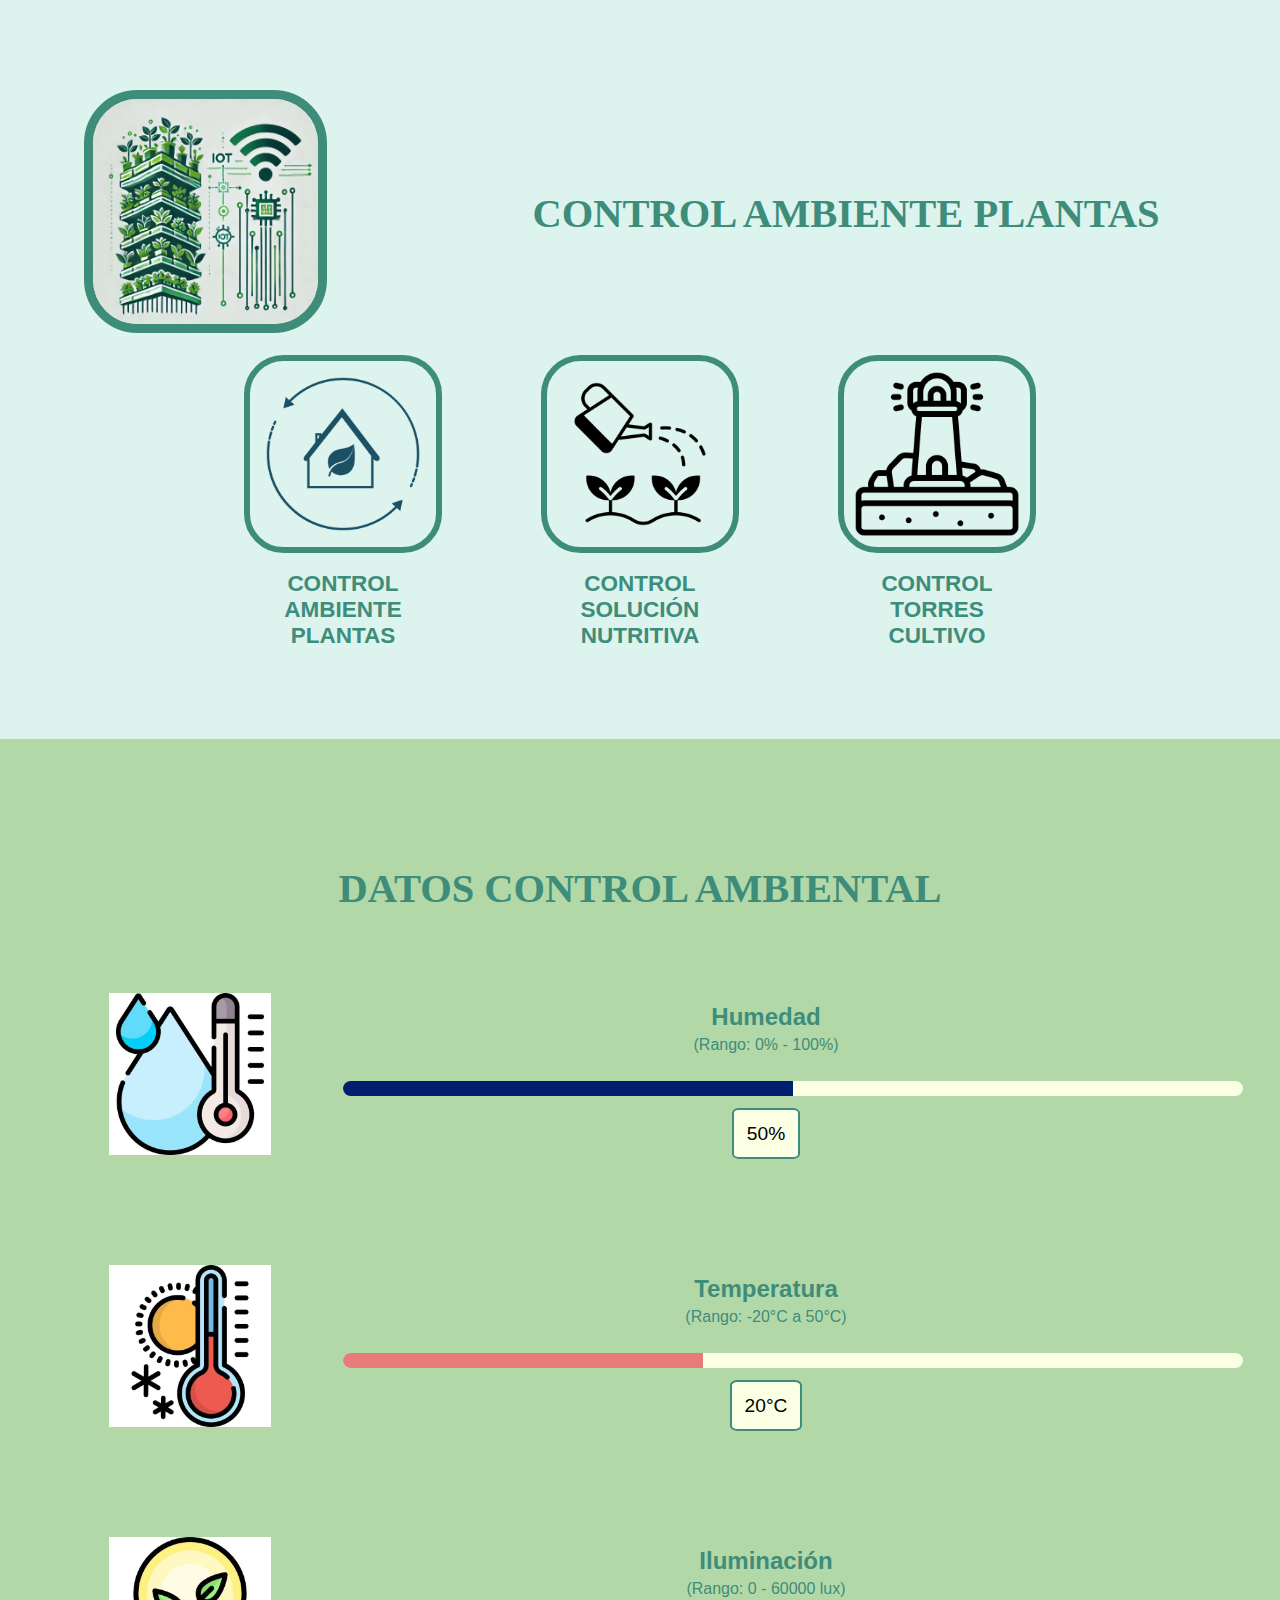
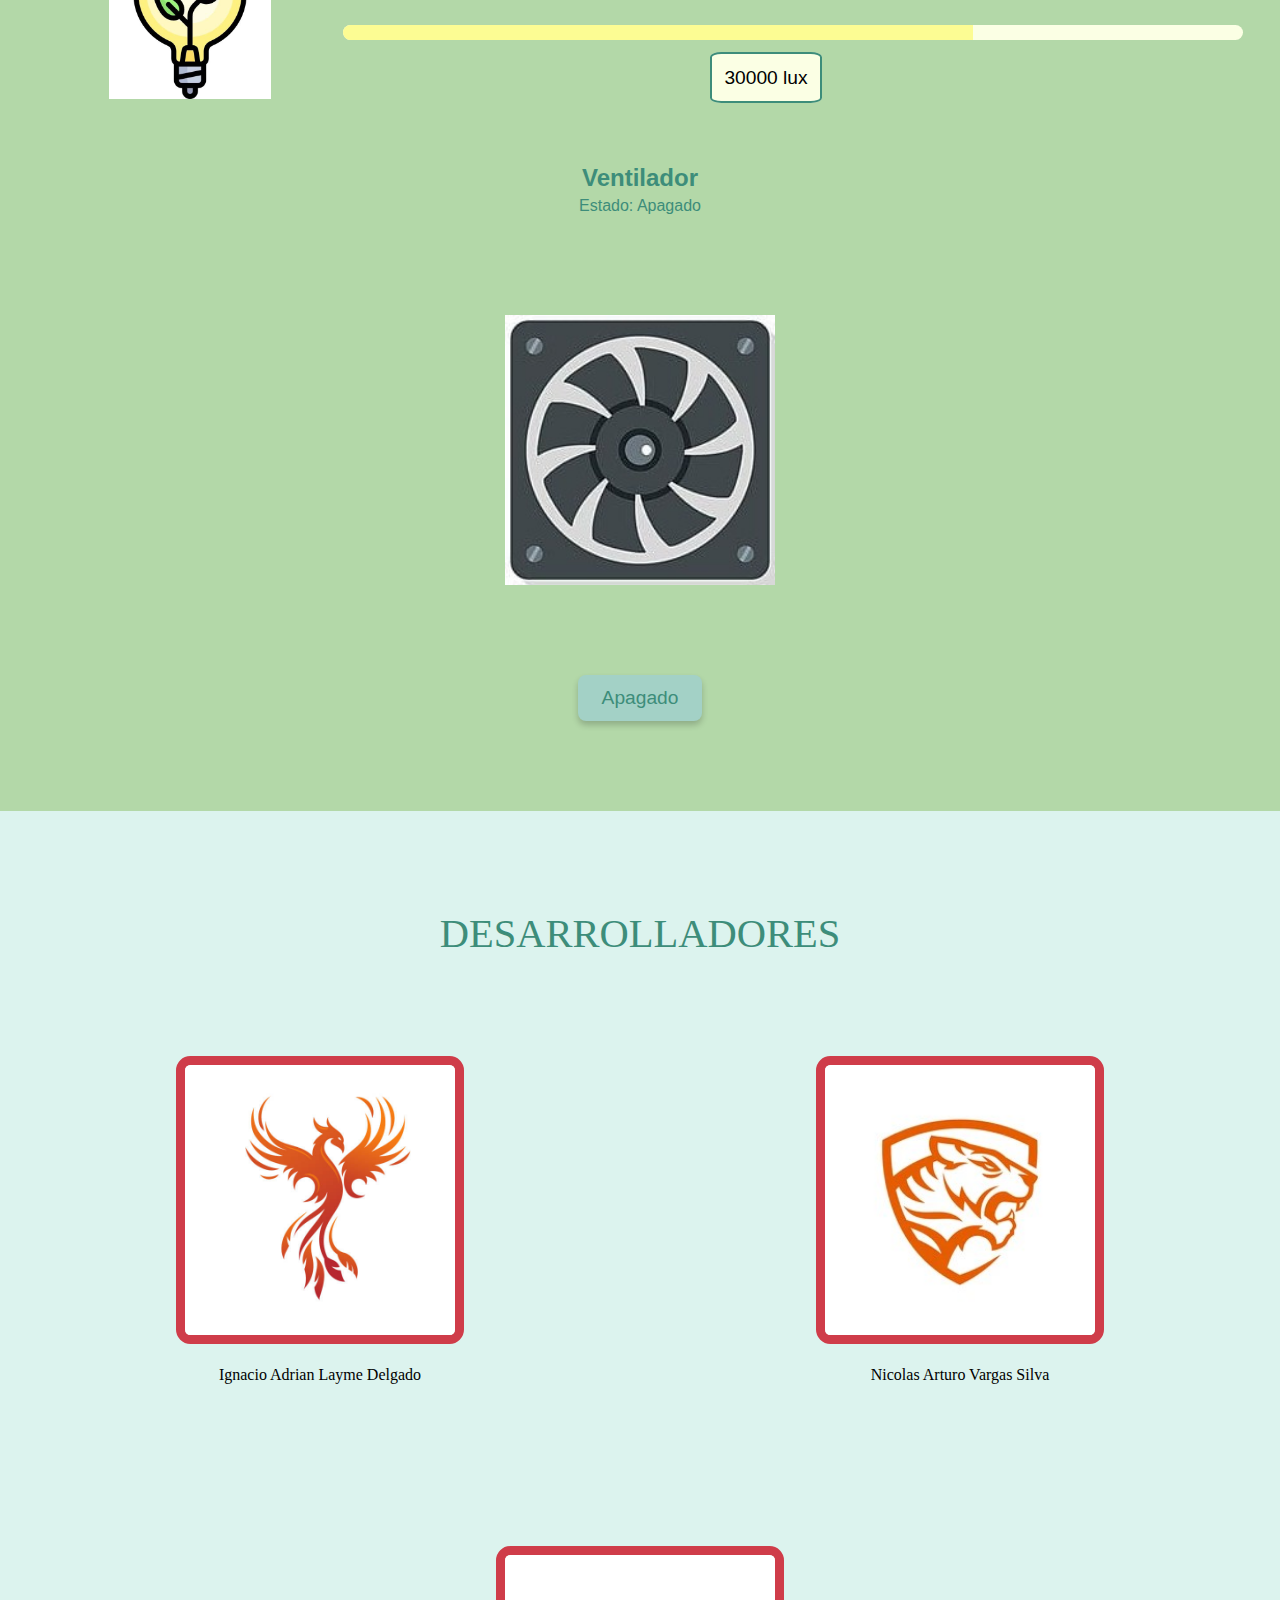
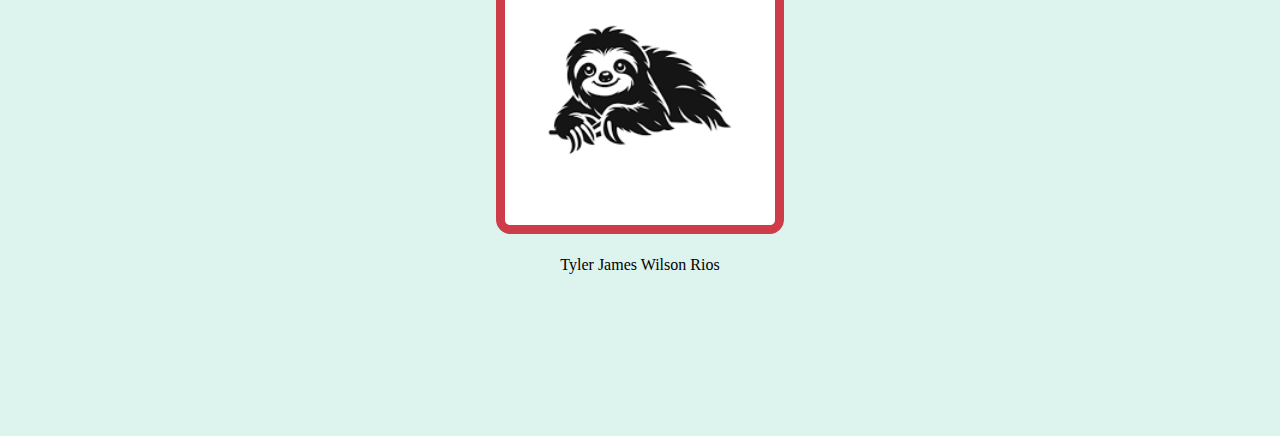
==== Control_Ambiente.html @ a0ca9ff0 "Edicion1" ====
<!DOCTYPE html>
<html lang="en">
<head>
    <meta charset="UTF-8">
    <meta name="viewport" content="width=device-width, initial-scale=1.0">
    <title>Agricultura Vertical de Hortalizas con IOT</title>
    <link rel="stylesheet" href="css/styles.css">
    <link rel="stylesheet" href="css/responsive.css">
    <link rel="stylesheet" href="css/Control_Ambiente.css">
</head>
<body class="body">
    <header class="header">
        <a href="index.html">
            <img class="header__logo" src="img/logo.webp" alt="Logo">
        </a>
        <a href="Control_Ambiente.html">
            <h1 class="header__titulo" >CONTROL AMBIENTE PLANTAS</h1>
        </a>
        <nav class="header__menu">
            <ul class="header__menu__lista">
                <li class="header__menu__lista__item">
                    <a class="header__menu__lista__item__a" href="Control_Ambiente.html">
                        <img class="header__img__link" src="img/OP1.png" alt="Control del Ambiente">
                        <span class="header__menu__lista__item__texto">Control <br> Ambiente <br> Plantas</span>
                    </a>
                </li>
                <li class="header__menu__lista__item">
                    <a class="header__menu__lista__item__a" href="Control_Solucion_Nutritiva.html">
                        <img class="header__img__link" src="img/OP2.png" alt="Control de Solución Nutritiva">
                        <span class="header__menu__lista__item__texto">Control <br> Solución <br> Nutritiva</span>
                    </a>
                </li>
                <li class="header__menu__lista__item">
                    <a class="header__menu__lista__item__a" href="Control_Torres_Cultivos.html">
                        <img class="header__img__link" src="img/OP33.png" alt="Control de Torres de Cultivo">
                        <span class="header__menu__lista__item__texto">Control <br> Torres <br> Cultivo</span>
                    </a>
                </li>                
            </ul>
        </nav>       
    </header>

    <main class="main">
        <h2 class="main__titulo">DATOS CONTROL AMBIENTAL</h2>
    
        <div class="sensor">
            <img src="img/humedad.jpeg" alt="Humedad">
            <div class="sensor__info">
                <h3 class="sensor__titulo">Humedad</h3>
                <p class="sensor__rango">(Rango: 0% - 100%)</p>
                <div class="barra">
                    <div class="progreso humedad"></div>
                </div>
                <span class="valores">50%</span>
            </div>
        </div>
    
        <div class="sensor">
            <img src="img/temperaturar.jpeg" alt="Temperatura">
            <div class="sensor__info">
                <h3 class="sensor__titulo">Temperatura</h3>
                <p class="sensor__rango">(Rango: -20°C a 50°C)</p>
                <div class="barra">
                    <div class="progreso temperatura"></div>
                </div>
                <span class="valores">20°C</span>
            </div>
        </div>
    
        <div class="sensor">
            <img src="img/luminosidad.jpeg" alt="Iluminación">
            <div class="sensor__info">
                <h3 class="sensor__titulo">Iluminación</h3>
                <p class="sensor__rango">(Rango: 0 - 60000 lux)</p>
                <div class="barra">
                    <div class="progreso iluminacion"></div>
                </div>
                <span class="valores">30000 lux</span>
            </div>
        </div>
    
        <div class="ventilador">
            <h3 class="sensor__titulo">Ventilador</h3>
            <p class="sensor__rango">Estado: <span id="fanStatus">Apagado</span></p>
            <img class="ventilador__img" src="img/ventilador.jpeg" alt="Ventilador" class="fan">
            <button id="toggleFan">Apagado</button>
        </div>
    </main>        

    <footer class="footer">
        <h3 class="footer__desarrolladores">Desarrolladores</h3>
        <div class="footer__imagenes">
            <div class="footer__imagenes__item">
                <a href="#">
                    <img class="footer__img" src="img/fenix.jpg" alt="Desarrollador 1">
                </a>
                <p class="footer__imagenes__item__texto">Ignacio Adrian Layme Delgado</p>
            </div>
            <div class="footer__imagenes__item">
                <a href="#">
                    <img class="footer__img" src="img/tigre.jpg" alt="Desarrollador 2">
                </a>
                <p class="footer__imagenes__item__texto">Nicolas Arturo Vargas Silva</p>
            </div>
            <div class="footer__imagenes__item">
                <a href="#">
                    <img class="footer__img" src="img/perezoso.png" alt="Desarrollador 3">
                </a>
                <p class="footer__imagenes__item__texto">Tyler James Wilson Rios</p>
            </div>
        </div>
    </footer>
    <script src="js/Control_Ambente.js"></script>
</body>
</html>
---- css/styles.css ----
/* Paleta de Colores */
/* link: https://www.colorhunt.co/palette/3d8d7ab3d8a8fbffe4a3d1c6 */
:root {
    --color-primario: #3D8D7A;
    --color-secundario: #B3D8A8;
    --color-fondo: #FBFFE4;
    --color-acento: #A3D1C6;
    --color-navegacion: #dcf3ee;
    --color-torres--texto: #cf3c49;
}

/* Fuentes Tipograficas */
:root {
    --fuente-titulo: "Playfair Display", serif;
    --fuente-subtitulo: "Poppins", sans-serif;
    --fuente-texto: "Roboto", sans-serif;
    --fuente-boton: "Montserrat", sans-serif;
}

*{
    margin: 0;
    padding: 0;
    box-sizing: border-box;
}	

/* HEADER */

.header{
    background-color: var(--color-navegacion);
    padding: 10vh 0;
}

.header__logo {
    height: 27vh;
    width: 27vh;
    border-radius: 22%;
    border: 1vh solid var(--color-primario);
}

a {
    text-decoration: none;
}

.header__titulo{
    font-size: 4.5vh;
    font-family: var(--fuente-titulo);
    color: var(--color-primario);
    font-weight: bold;
    margin: 4vh;
}

.header__img__link{
    height: 22vh;
    width: 22vh;
    border-radius: 20%;
    margin: 2vh;
    border: 0.7vh solid var(--color-primario);
}

.header__menu__lista{
    list-style: none;
    gap: 7vh;
}

.header__menu__lista__item__texto{
    font-size: 2.5vh;
    font-family: var(--fuente-boton);
    color: var(--color-primario);
    text-transform: uppercase;
    font-weight: 700;
    text-align: center;
}

/* FOOTER */

.footer{
    background-color: var(--color-navegacion);
    padding: 9vh 0;
}

.footer__desarrolladores{
    font-size: 4.5vh;
    font-family: var(--fuente-titulo);
    color: var(--color-primario);
    text-transform: uppercase;
    font-weight: 500;
    margin: 2vh;
}

.footer__img{
    height: 32vh;
    width: 32vh;
    border-radius: 5%;
    margin: 0 auto;
    border: 1vh solid var(--color-torres--texto);
    margin-bottom: 2vh;
}

.footer__imagenes__item{
    margin: 9vh;
}

.footer__imagenes__item__texto{
    text-align: center;
}
---- css/responsive.css ----
/* Paleta de Colores */
/* link: https://www.colorhunt.co/palette/3d8d7ab3d8a8fbffe4a3d1c6 */
:root {
    --color-primario: #3D8D7A;
    --color-secundario: #B3D8A8;
    --color-fondo: #FBFFE4;
    --color-acento: #A3D1C6;
}

/* Fuentes Tipograficas */
:root {
    --fuente-titulo: "Playfair Display", serif;
    --fuente-subtitulo: "Poppins", sans-serif;
    --fuente-texto: "Roboto", sans-serif;
    --fuente-boton: "Montserrat", sans-serif;
}

/* HEADER */
.header {
    display: flex;
    justify-content: space-around;
    align-items: center;
    flex-direction: row;
    flex-wrap: wrap;
}

.header__menu__lista{
    display: flex;
    justify-content: space-around;
    align-items: center;
    flex-direction: row;
    flex-wrap: wrap;
}

.header__menu__lista__item .header__menu__lista__item__a {
    display: flex;
    flex-direction: column;
    align-items: center;
    text-decoration: none;
    justify-content: space-around;
}

/* FOOTER */
.footer {
    display: flex;
    justify-content: space-around;
    align-items: center;
    flex-direction: column;
    flex-wrap: wrap;
}

.footer__imagenes{
    display: flex;
    justify-content: space-around;
    align-items: center;
    flex-direction: row;
    flex-wrap: wrap;
}
---- css/Control_Ambiente.css ----
/* Paleta de Colores */
/* link: https://www.colorhunt.co/palette/3d8d7ab3d8a8fbffe4a3d1c6 */
:root {
    --color-primario: #3D8D7A;
    --color-secundario: #B3D8A8;
    --color-fondo: #FBFFE4;
    --color-acento: #A3D1C6;
    --color-navegacion: #dcf3ee;
}

/* Fuentes Tipograficas */
:root {
    --fuente-titulo: "Playfair Display", serif;
    --fuente-subtitulo: "Poppins", sans-serif;
    --fuente-texto: "Roboto", sans-serif;
    --fuente-boton: "Montserrat", sans-serif;
}

.main {
    background-color: var(--color-secundario);
    text-align: center;
    font-family: var(--fuente-texto);
    padding: 10vh 0;
}

.main__titulo{
    font-size: 4.5vh;
    font-family: var(--fuente-titulo);
    color: var(--color-primario);
    font-weight: 600;
    margin: 4vh;
    text-transform: uppercase;
}

.sensor {
    display: flex;
    align-items: center;
    margin: 20px auto;
    width: 90%;
    max-width: 150vh;
}

.sensor img {
    width: 18vh;
    margin: 5vh;
}

.sensor__titulo {
    font-family: var(--fuente-subtitulo);
    font-size: 1.5rem;
    color: var(--color-primario);
    margin-bottom: 5px;
}

.sensor__rango {
    font-family: var(--fuente-texto);
    font-size: 1rem;
    color: var(--color-primario);
    margin-bottom: 10px;
}

.sensor__info {
    text-align: center;
    width: 100%;
}

.valores{
    background-color: var(--color-fondo);
    padding: 1.4vh;
    border: 0.3vh solid var(--color-primario);
    border-radius: 10%;
    font-size: 1.2rem;
}

.barra {
    width: 100%;
    height: 15px;
    background: var(--color-fondo);
    border-radius: 10px;
    overflow: hidden;
    position: relative;
    margin: 3vh;
}

.progreso {
    height: 100%;
    width: 0%;
    transition: width 2s ease-in-out;
}

.humedad {
    background: rgb(0, 29, 110);
    width: 50%;
    animation: animHumedad 3s infinite alternate;
}

.temperatura {
    background: rgb(233, 122, 122);
    width: 40%;
    animation: animTemperatura 3s infinite alternate;
}

.iluminacion {
    background: rgb(252, 252, 147);
    width: 70%;
    animation: animIluminacion 3s infinite alternate;
}

@keyframes animHumedad {
    from { width: 40%; }
    to { width: 60%; }
}

@keyframes animTemperatura {
    from { width: 30%; }
    to { width: 50%; }
}

@keyframes animIluminacion {
    from { width: 60%; }
    to { width: 80%; }
}

.ventilador {
    /* RESPONSIVE */
    display: flex;
    align-items: center;
    flex-direction: column;
    margin-top: 20px;
}

.ventilador__img {
    width: 30vh;
    height: 30vh;
    margin: 10vh;
    transition: transform 0.5s;
}

.ventilador__img.rotar {
    animation: spin 1s linear infinite;
}

#toggleFan {
    background: var(--color-acento);
    color: var(--color-primario);
    font-family: var(--fuente-boton);
    font-size: 1.2rem;
    border: none;
    padding: 12px 24px;
    border-radius: 8px;
    cursor: pointer;
    transition: all 0.3s ease-in-out;
    box-shadow: 0px 4px 6px rgba(0, 0, 0, 0.2);
}

#toggleFan:hover {
    background: var(--color-fondo);
    transform: scale(1.05);
}

#toggleFan.encendido {
    background: var(--color-fondo);
}

.fan {
    width: 80px;
    transition: transform 0.5s;
}

.fan.rotar {
    animation: spin 1s linear infinite;
}

@keyframes spin {
    from { transform: rotate(0deg); }
    to { transform: rotate(360deg); }
}
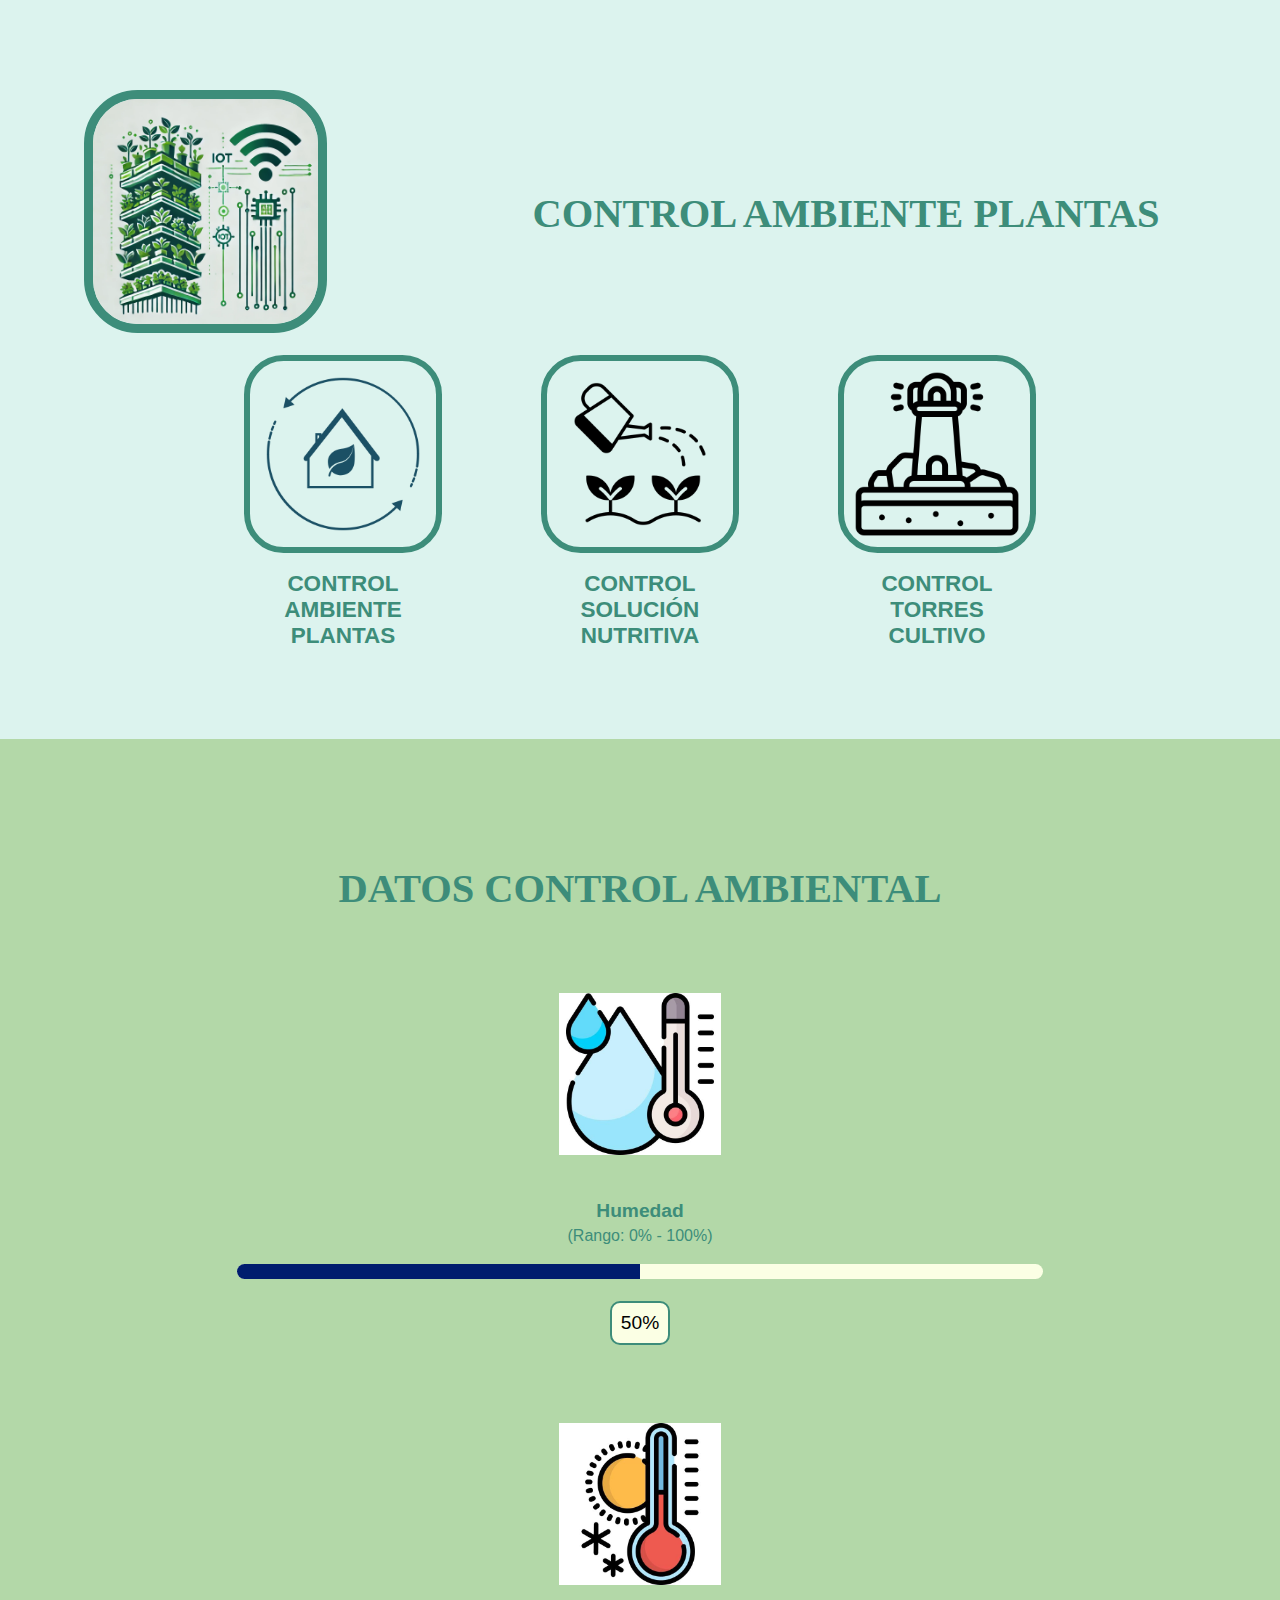
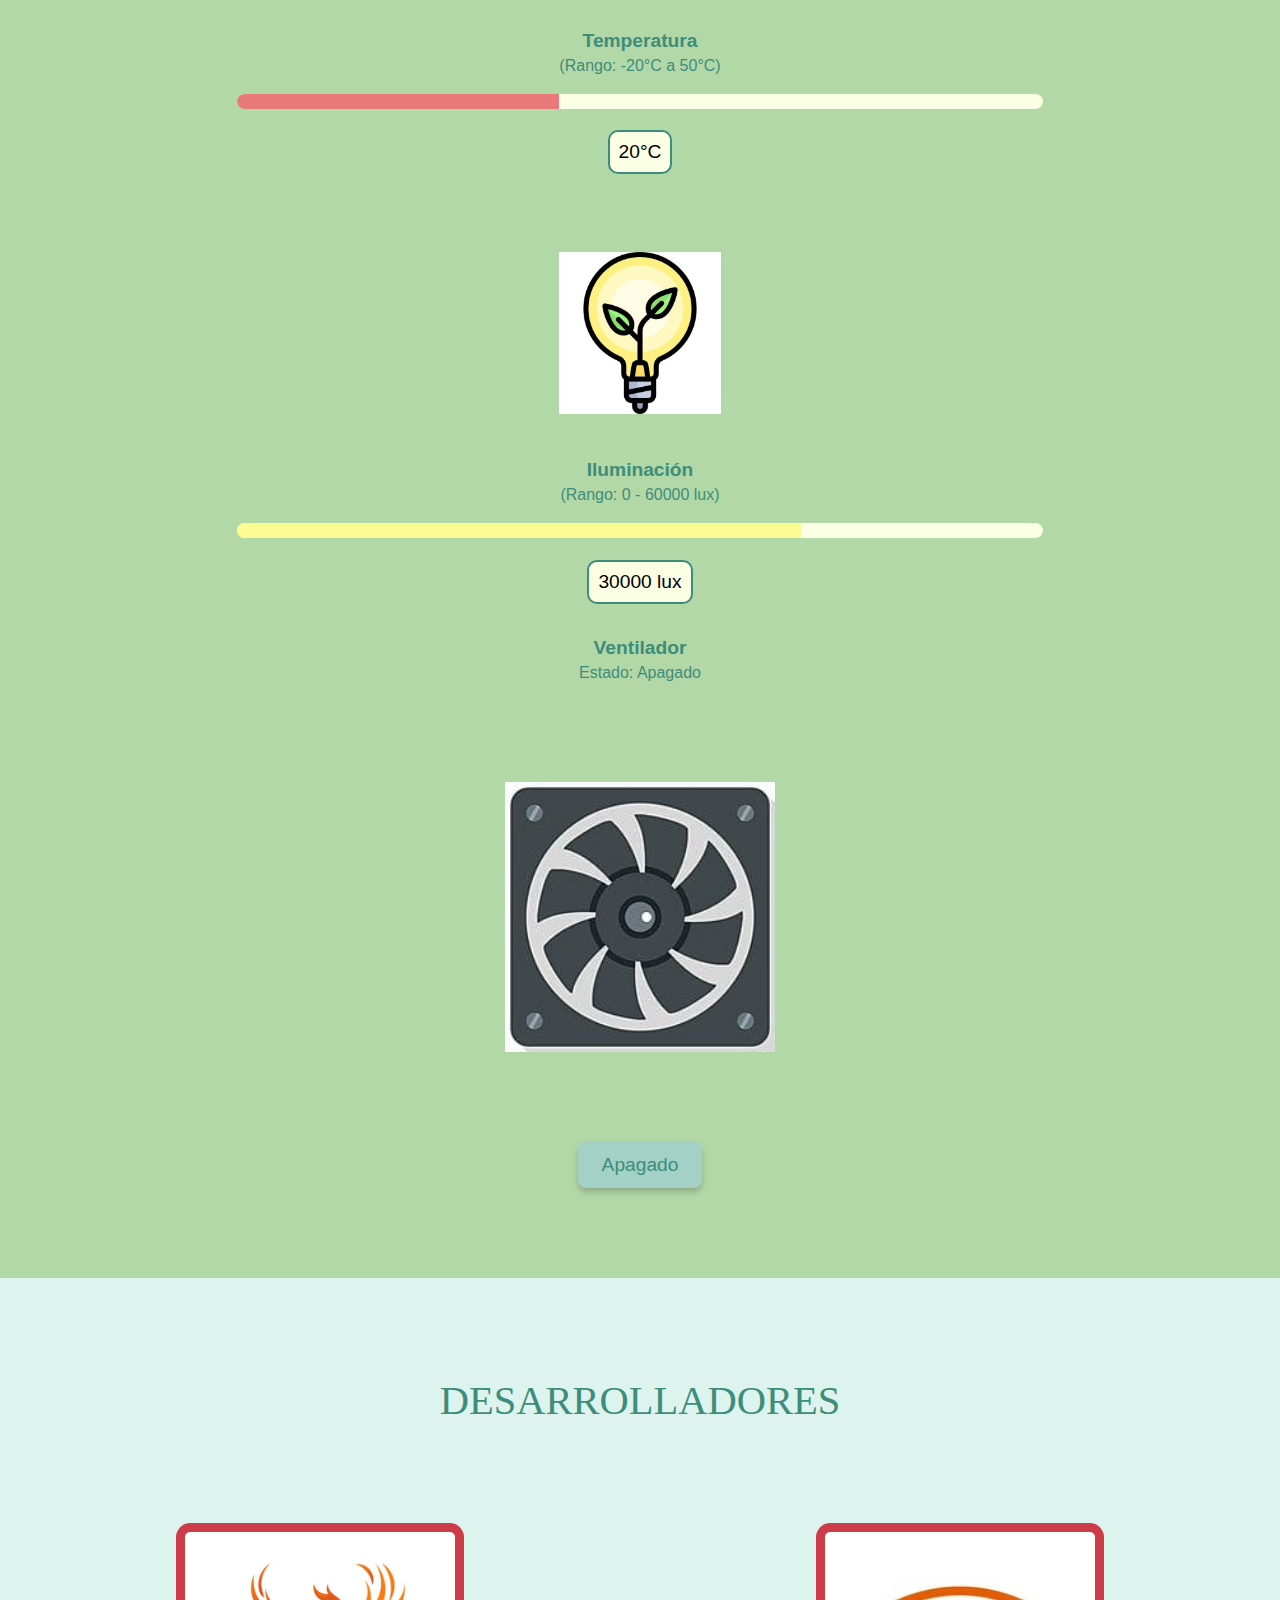
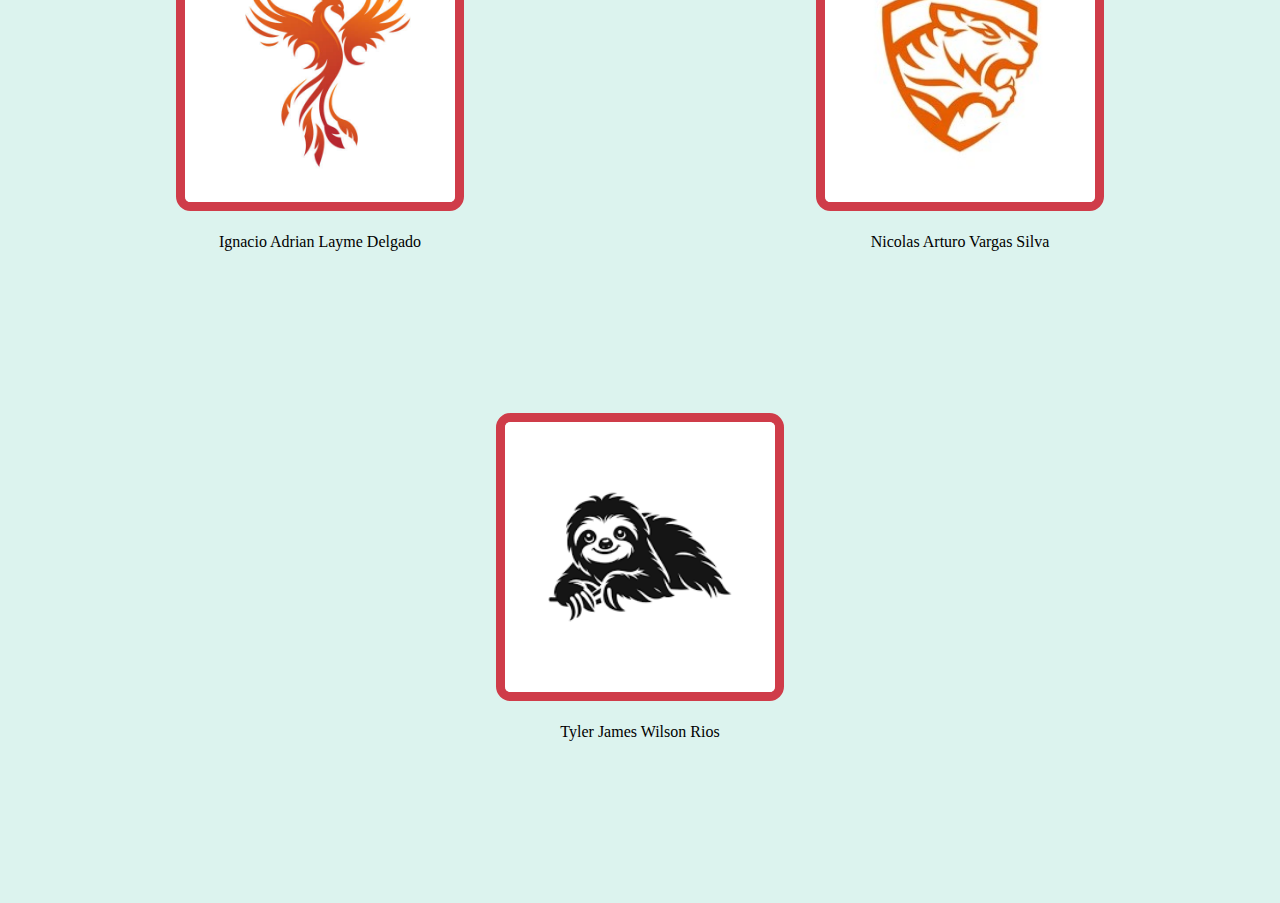
==== commit 1c578133: "Edicion2" ====
--- a/Control_Ambiente.html
+++ b/Control_Ambiente.html
@@ -40,11 +40,17 @@
         </nav>       
     </header>
 
+    <!-- Aquí agregas el audio -->
+    <audio id="musicaFondo" autoplay loop>
+        <source src="audio/PvsZ.mp3" type="audio/mp3">
+        <script src="js/Musica.js"></script>
+    </audio>
+
     <main class="main">
         <h2 class="main__titulo">DATOS CONTROL AMBIENTAL</h2>
     
         <div class="sensor">
-            <img src="img/humedad.jpeg" alt="Humedad">
+            <img class="sensor__img" src="img/humedad.jpeg" alt="Humedad">
             <div class="sensor__info">
                 <h3 class="sensor__titulo">Humedad</h3>
                 <p class="sensor__rango">(Rango: 0% - 100%)</p>
@@ -56,7 +62,7 @@
         </div>
     
         <div class="sensor">
-            <img src="img/temperaturar.jpeg" alt="Temperatura">
+            <img class="sensor__img" src="img/temperaturar.jpeg" alt="Temperatura">
             <div class="sensor__info">
                 <h3 class="sensor__titulo">Temperatura</h3>
                 <p class="sensor__rango">(Rango: -20°C a 50°C)</p>
@@ -68,7 +74,7 @@
         </div>
     
         <div class="sensor">
-            <img src="img/luminosidad.jpeg" alt="Iluminación">
+            <img class="sensor__img" src="img/luminosidad.jpeg" alt="Iluminación">
             <div class="sensor__info">
                 <h3 class="sensor__titulo">Iluminación</h3>
                 <p class="sensor__rango">(Rango: 0 - 60000 lux)</p>
--- a/css/responsive.css
+++ b/css/responsive.css
@@ -57,3 +57,11 @@
     flex-wrap: wrap;
 }
 
+.footer__imagenes__item {
+    display: flex;
+    justify-content: space-around;
+    align-items: center;
+    flex-direction: column;
+    flex-wrap: wrap;
+}
+
--- a/css/Control_Ambiente.css
+++ b/css/Control_Ambiente.css
@@ -35,6 +35,8 @@
 .sensor {
     display: flex;
     align-items: center;
+    justify-content: center;
+    flex-wrap: wrap; /* Permite que los elementos se acomoden en varias líneas */
     margin: 20px auto;
     width: 90%;
     max-width: 150vh;
@@ -43,13 +45,15 @@
 .sensor img {
     width: 18vh;
     margin: 5vh;
+    flex-shrink: 0; /* Evita que la imagen se reduzca demasiado */
 }
 
 .sensor__titulo {
     font-family: var(--fuente-subtitulo);
-    font-size: 1.5rem;
+    font-size: 1.2rem;
     color: var(--color-primario);
     margin-bottom: 5px;
+    text-align: center;
 }
 
 .sensor__rango {
@@ -59,27 +63,37 @@
     margin-bottom: 10px;
 }
 
+.sensor__img{
+    width: 18vw;
+    margin: 5vw;
+}
+
 .sensor__info {
     text-align: center;
     width: 100%;
+    display: flex;
+    flex-direction: column;
+    align-items: center;
 }
 
-.valores{
+.valores {
     background-color: var(--color-fondo);
-    padding: 1.4vh;
+    padding: 1vh;
     border: 0.3vh solid var(--color-primario);
-    border-radius: 10%;
+    border-radius: 10px;
     font-size: 1.2rem;
+    text-align: center;
+    margin: 1vw;
 }
 
 .barra {
-    width: 100%;
+    width: 70%;
     height: 15px;
     background: var(--color-fondo);
     border-radius: 10px;
     overflow: hidden;
     position: relative;
-    margin: 3vh;
+    margin: 1vh auto;
 }
 
 .progreso {
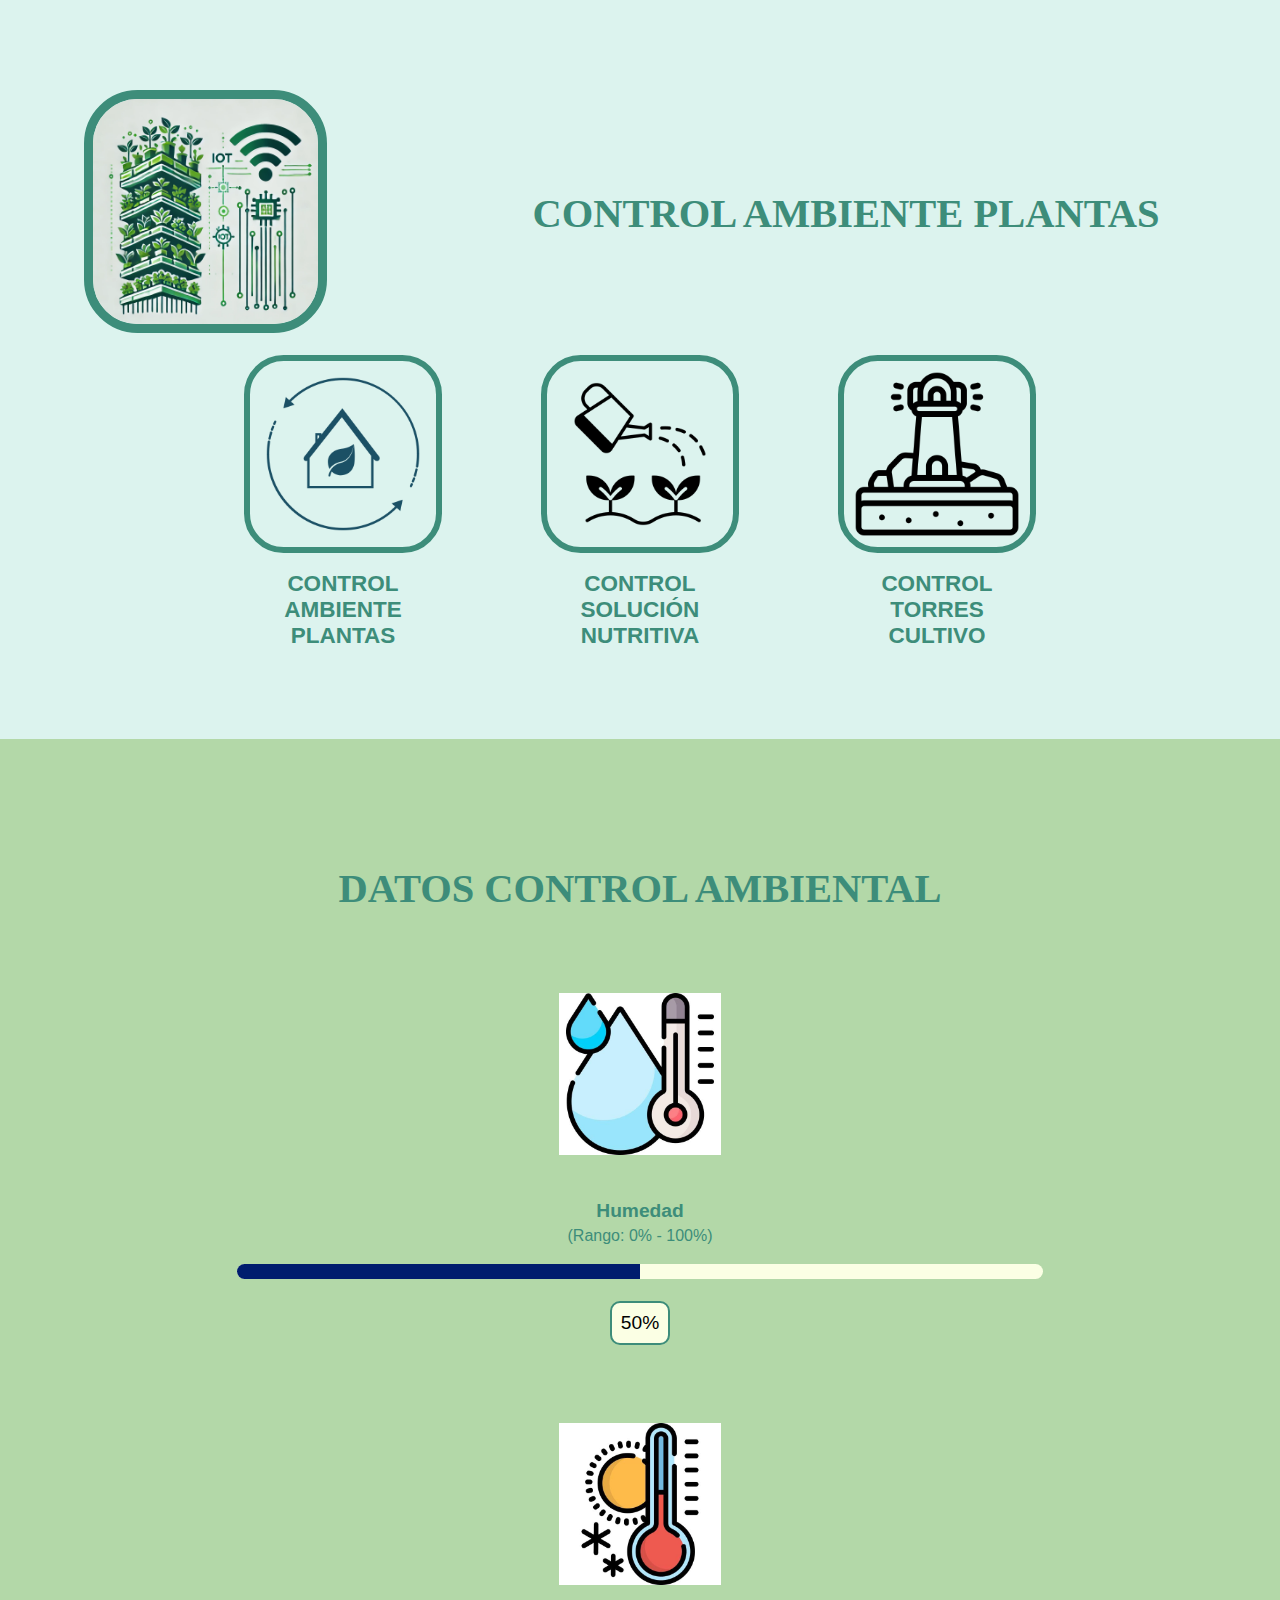
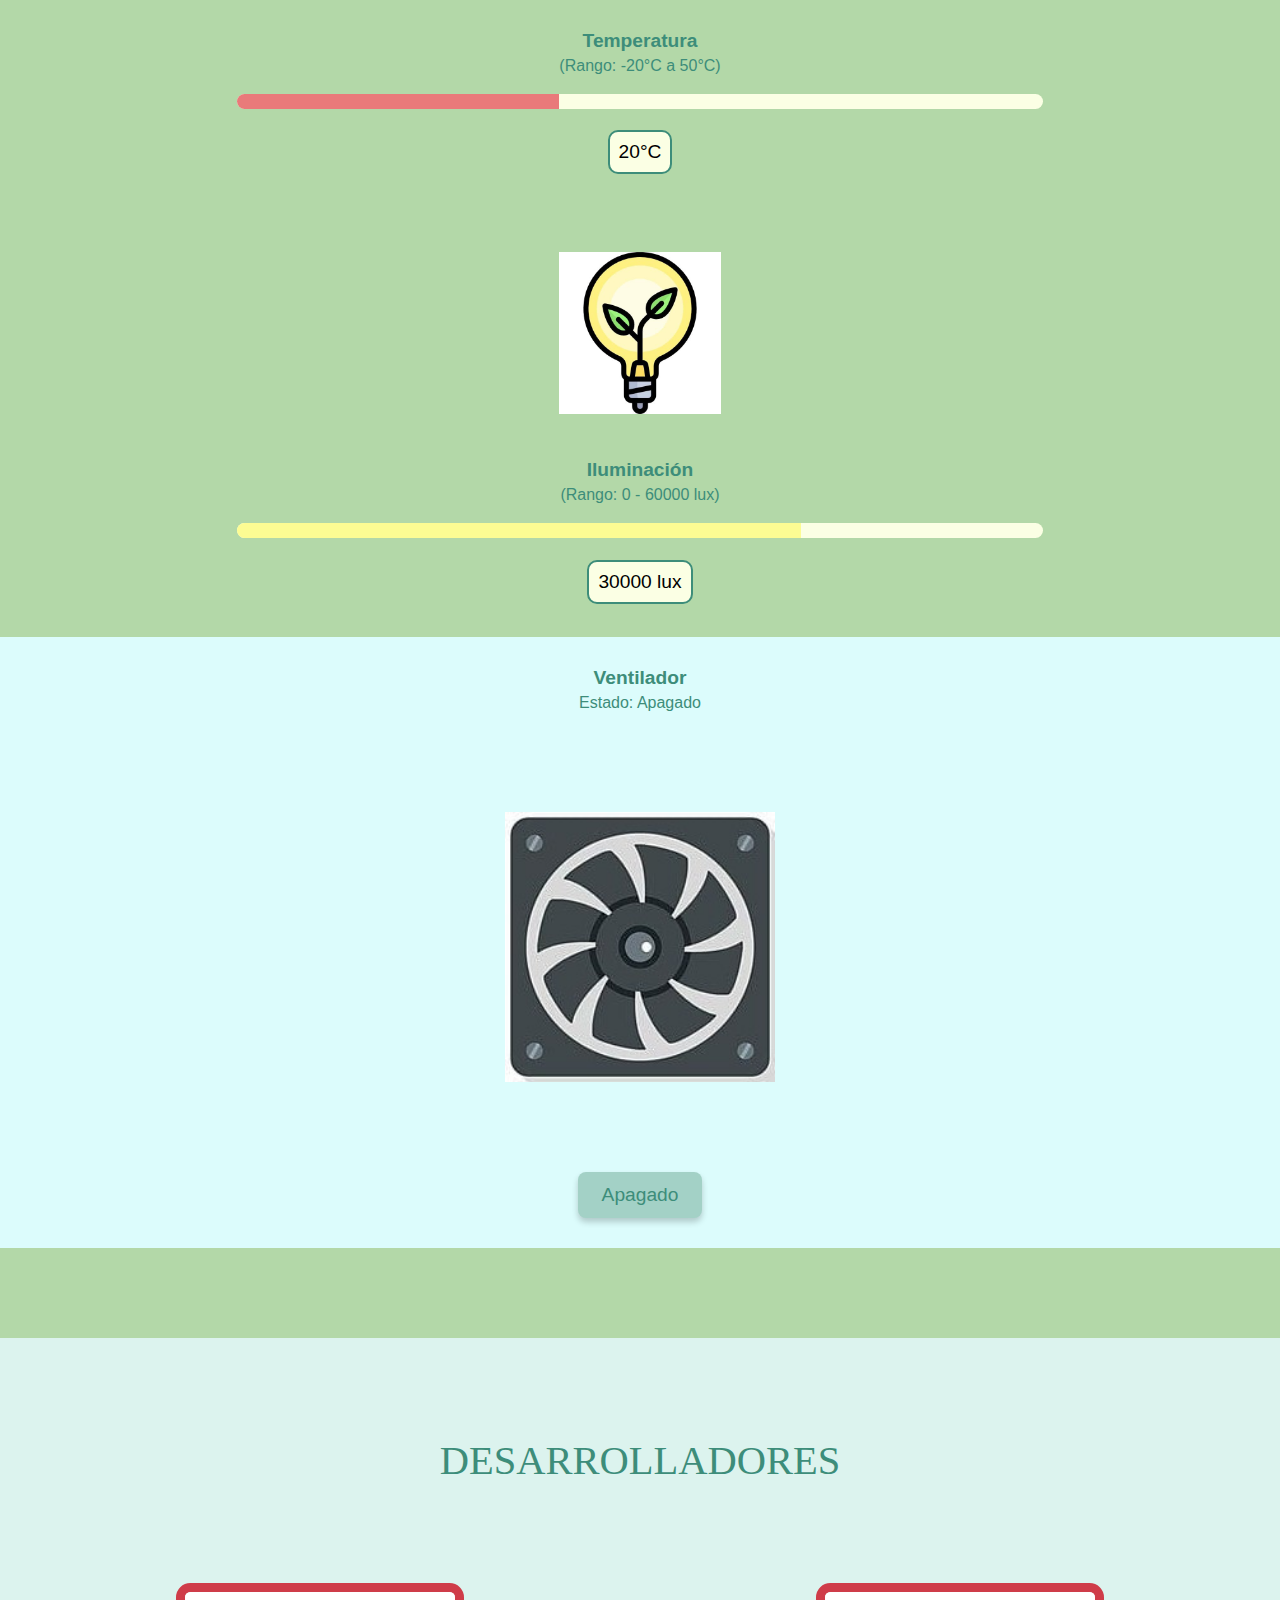
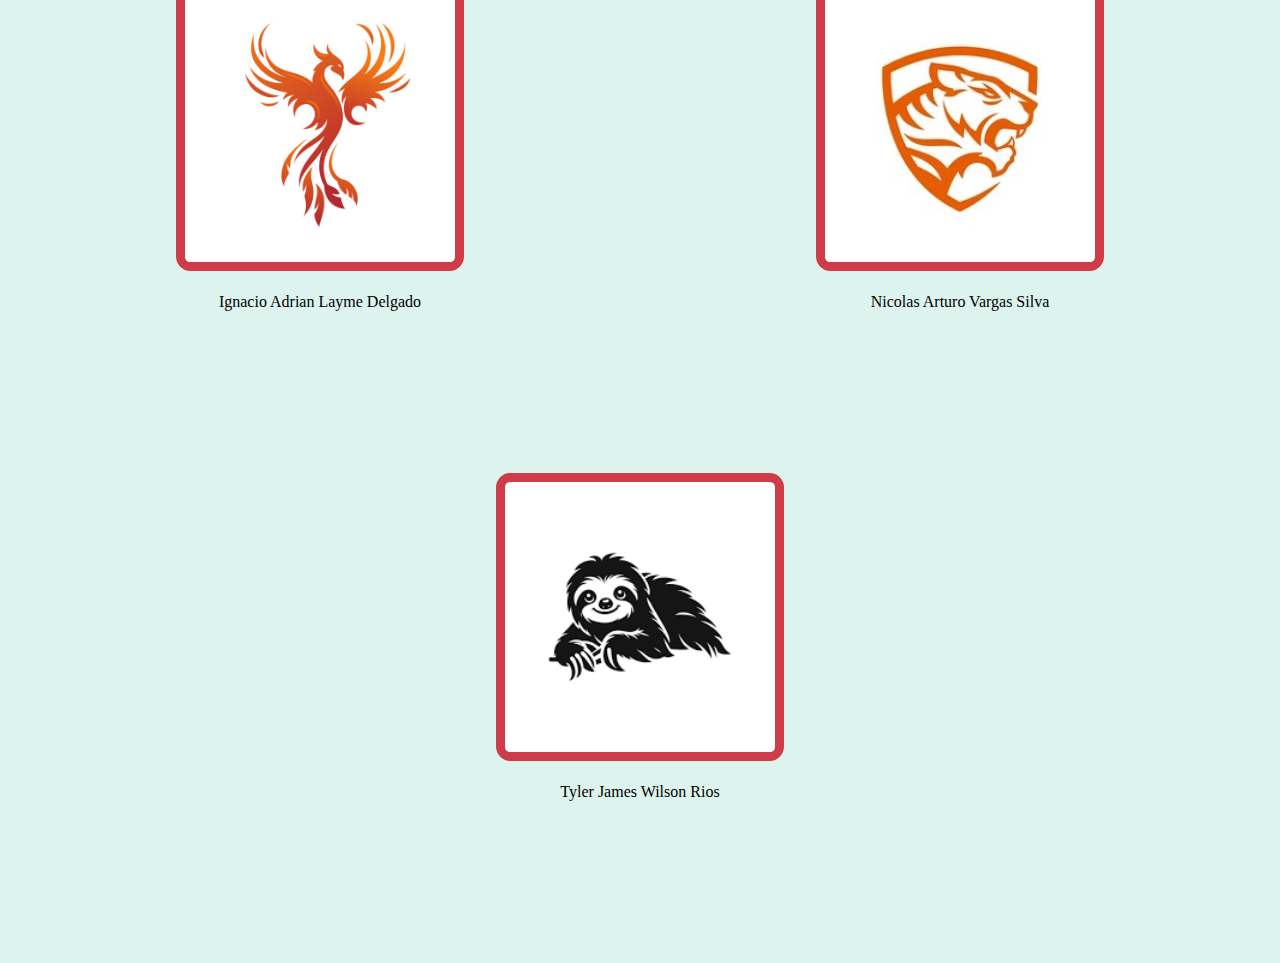
==== commit 3c36bf53: "Edicion3" ====
--- a/Control_Ambiente.html
+++ b/Control_Ambiente.html
@@ -97,19 +97,19 @@
         <h3 class="footer__desarrolladores">Desarrolladores</h3>
         <div class="footer__imagenes">
             <div class="footer__imagenes__item">
-                <a href="#">
+                <a href="https://www.instagram.com/presi_1242/">
                     <img class="footer__img" src="img/fenix.jpg" alt="Desarrollador 1">
                 </a>
                 <p class="footer__imagenes__item__texto">Ignacio Adrian Layme Delgado</p>
             </div>
             <div class="footer__imagenes__item">
-                <a href="#">
+                <a href="https://www.instagram.com/klausjung.011/">
                     <img class="footer__img" src="img/tigre.jpg" alt="Desarrollador 2">
                 </a>
                 <p class="footer__imagenes__item__texto">Nicolas Arturo Vargas Silva</p>
             </div>
             <div class="footer__imagenes__item">
-                <a href="#">
+                <a href="https://www.instagram.com/bolivian_refugee/">
                     <img class="footer__img" src="img/perezoso.png" alt="Desarrollador 3">
                 </a>
                 <p class="footer__imagenes__item__texto">Tyler James Wilson Rios</p>
--- a/css/Control_Ambiente.css
+++ b/css/Control_Ambiente.css
@@ -141,6 +141,8 @@
     align-items: center;
     flex-direction: column;
     margin-top: 20px;
+    background-color: #dcfcfc;
+    padding: 30px;
 }
 
 .ventilador__img {
